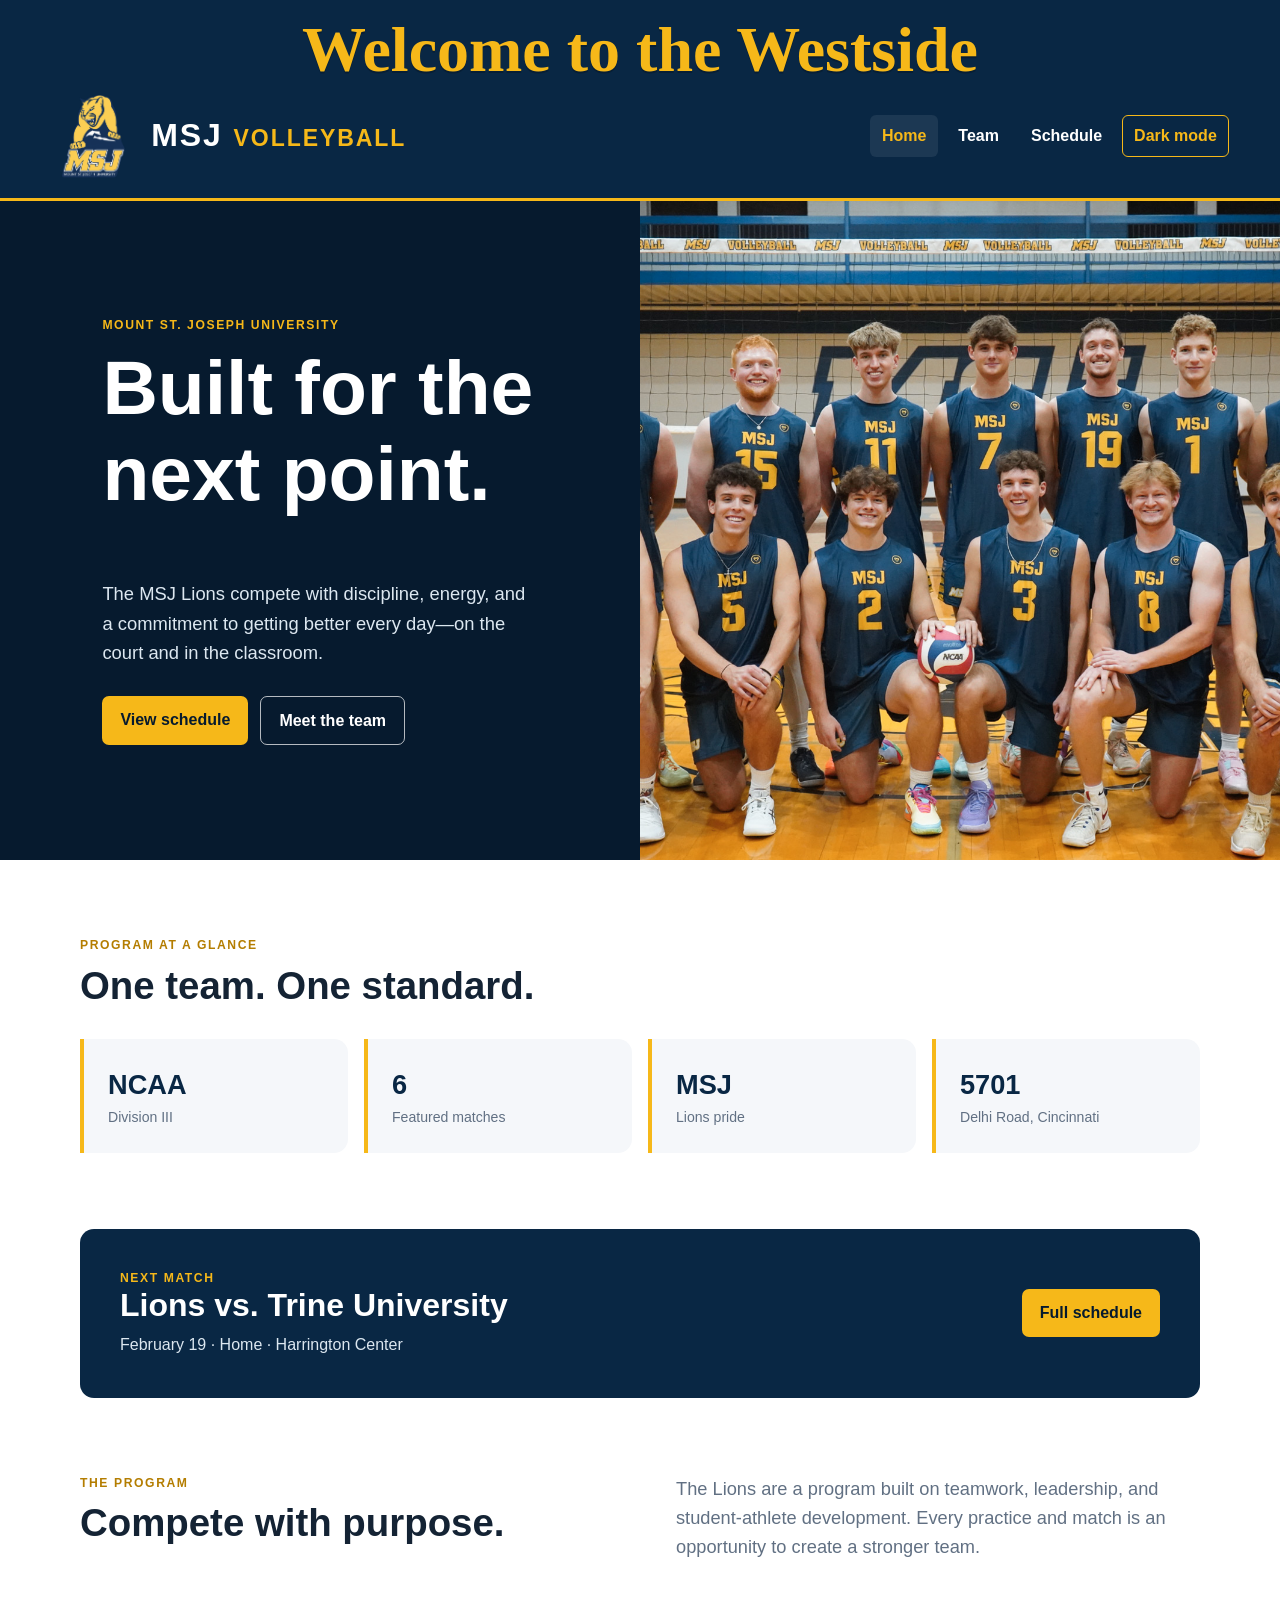
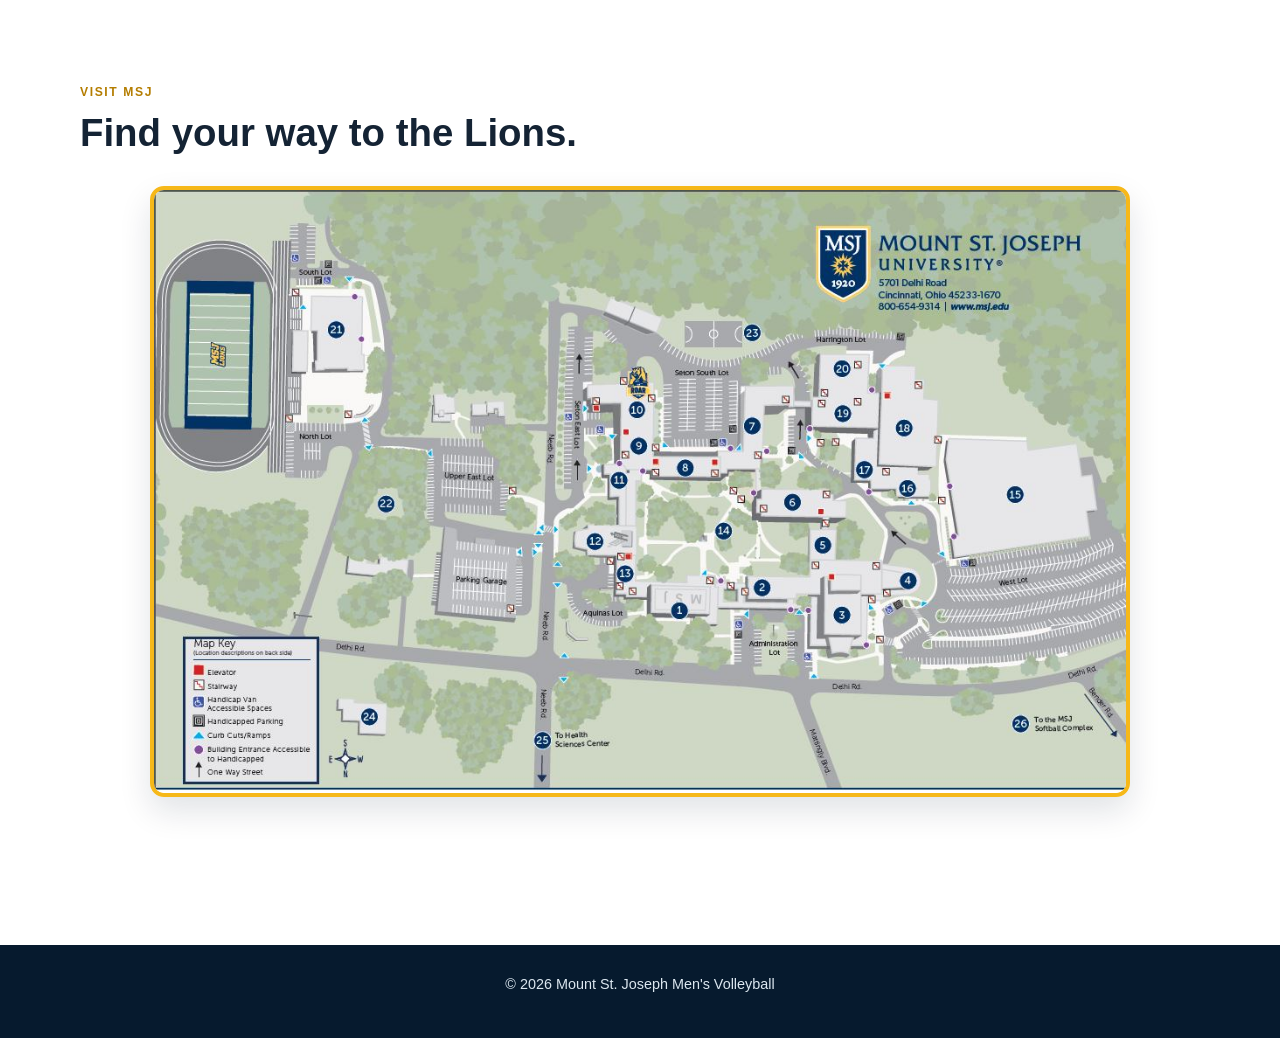
==== index.html @ c559bca9 "Updated Files Updated website files and improved the overall site functionality and design. Added ne" ====
<!DOCTYPE html>
<html lang="en">
<head>
  <meta charset="UTF-8">
  <meta name="viewport" content="width=device-width, initial-scale=1.0">
  <meta name="description" content="Mount St. Joseph University Men's Volleyball: schedule, team information, and game-day details.">
  <title>MSJ Men's Volleyball | Home</title>
  <link rel="stylesheet" href="style.css">
</head>
<body>
  <header class="site-header">
    <p class="westside-banner">Welcome to the Westside</p>
    <nav class="navbar" aria-label="Primary navigation">
      <a class="wordmark" href="index.html" aria-label="MSJ Men's Volleyball home">
        <img class="site-logo" src="Lion-transparent.png" alt="Mount St. Joseph University Lions logo">
        <span>MSJ <em>VOLLEYBALL</em></span>
      </a>
      <ul class="nav-links">
        <li><a class="active" href="index.html" aria-current="page">Home</a></li>
        <li><a href="about.html">Team</a></li>
        <li><a href="schedule.html">Schedule</a></li>
        <li><button id="themeToggle" type="button" aria-pressed="false">Dark mode</button></li>
      </ul>
    </nav>
  </header>

  <main>
    <section class="hero" aria-labelledby="hero-title">
      <div class="hero-content">
        <p class="eyebrow">Mount St. Joseph University</p>
        <h1 id="hero-title">Built for the next point.</h1>
        <p class="hero-copy">The MSJ Lions compete with discipline, energy, and a commitment to getting better every day—on the court and in the classroom.</p>
        <div class="hero-actions">
          <a class="button button-primary" href="schedule.html">View schedule</a>
          <a class="button button-secondary" href="about.html">Meet the team</a>
        </div>
      </div>
      <img class="hero-image" src="MSJMVB-home-crop.png" alt="Mount St. Joseph men's volleyball players in uniform">
    </section>

    <section class="stats-section" aria-label="Program at a glance">
      <div class="section-heading">
        <p class="eyebrow">Program at a glance</p>
        <h2>One team. One standard.</h2>
      </div>
      <div class="stat-grid">
        <article class="stat-card"><span class="stat-value">NCAA</span><span class="stat-label">Division III</span></article>
        <article class="stat-card"><span class="stat-value">6</span><span class="stat-label">Featured matches</span></article>
        <article class="stat-card"><span class="stat-value">MSJ</span><span class="stat-label">Lions pride</span></article>
        <article class="stat-card"><span class="stat-value">5701</span><span class="stat-label">Delhi Road, Cincinnati</span></article>
      </div>
    </section>

    <section class="next-match" aria-labelledby="next-match-title">
      <div>
        <p class="eyebrow">Next match</p>
        <h2 id="next-match-title">Lions vs. Trine University</h2>
        <p>February 19 &middot; Home &middot; Harrington Center</p>
      </div>
      <a class="button button-primary" href="schedule.html">Full schedule</a>
    </section>

    <section class="feature-section" aria-labelledby="program-title">
      <div>
        <p class="eyebrow">The program</p>
        <h2 id="program-title">Compete with purpose.</h2>
      </div>
      <p>The Lions are a program built on teamwork, leadership, and student-athlete development. Every practice and match is an opportunity to create a stronger team.</p>
    </section>

    <section class="campus-map-section" aria-labelledby="campus-map-title">
      <div class="section-heading"><p class="eyebrow">Visit MSJ</p><h2 id="campus-map-title">Find your way to the Lions.</h2></div>
      <img class="campus-map" src="MSJ_MAP.JPG" alt="Map of Mount St. Joseph University campus">
    </section>
  </main>

  <footer><p>&copy; 2026 Mount St. Joseph Men's Volleyball</p></footer>
  <script src="script.js"></script>
</body>
</html>
---- style.css ----
:root { --navy: #092744; --navy-dark: #061a2e; --gold: #f6b819; --ink: #142334; --muted: #617083; --surface: #f5f7fa; --white: #fff; --line: #dce3eb; --radius: 14px; --shadow: 0 14px 32px rgba(6, 26, 46, .12); }
* { box-sizing: border-box; }
body { margin: 0; font-family: Arial, Helvetica, sans-serif; color: var(--ink); background: var(--white); line-height: 1.6; }
a { color: inherit; }
.site-header { padding-bottom: 12px; background: var(--navy); color: #fff; border-bottom: 3px solid var(--gold); }
.navbar { width: min(1320px, 92%); min-height: 100px; margin: auto; display: flex; align-items: center; justify-content: space-between; gap: 32px; }
.westside-banner { margin: 0; padding: 18px 16px 4px; color: var(--gold); text-align: center; font-family: "Brush Script MT", "Segoe Script", cursive; font-size: clamp(2.5rem, 5vw, 4.2rem); font-weight: bold; line-height: 1; text-shadow: 0 2px 0 rgba(0,0,0,.22); }
.wordmark { display: flex; align-items: center; gap: 16px; color: #fff; text-decoration: none; font-size: clamp(1.7rem, 2.5vw, 2.35rem); font-weight: 900; letter-spacing: .06em; }.wordmark em { color: var(--gold); font-size: .72em; font-style: normal; }.site-logo { width: 84px; height: 84px; object-fit: contain; flex: 0 0 auto; }
.nav-links { list-style: none; display: flex; align-items: center; gap: 8px; margin: 0; padding: 0; }.nav-links a { display: block; padding: 8px 12px; color: var(--white); text-decoration: none; font-weight: bold; border-radius: 6px; }.nav-links a:hover, .nav-links a:focus-visible, .nav-links .active { color: var(--gold); background: rgba(255,255,255,.08); }
button { font: inherit; }.nav-links button { border: 1px solid var(--gold); background: transparent; color: var(--gold); border-radius: 6px; cursor: pointer; padding: 7px 11px; font-weight: bold; }
main { width: min(1120px, 92%); margin: 0 auto; } section { padding: 76px 0; }.eyebrow { margin: 0 0 8px; color: #b47d00; font-size: .76rem; font-weight: 800; letter-spacing: .13em; text-transform: uppercase; } h1, h2, h3, p { margin-top: 0; } h1, h2, h3 { line-height: 1.12; } h1 { font-size: clamp(2.5rem, 6vw, 5rem); } h2 { font-size: clamp(1.9rem, 3vw, 2.75rem); } h3 { font-size: 1.25rem; }
.hero { width: 100vw; margin-left: calc(50% - 50vw); padding: 0; display: grid; grid-template-columns: 1fr 1fr; background: var(--navy-dark); color: white; }.hero-content { padding: clamp(64px, 9vw, 128px) clamp(4vw, 8vw, 10vw); align-self: center; }.hero .eyebrow { color: var(--gold); }.hero-copy { max-width: 570px; font-size: 1.15rem; color: #dce7f0; }.hero-image { display: block; width: 100%; height: auto; min-height: 0; align-self: stretch; object-fit: cover; object-position: center; background: var(--navy-dark); }
.hero-actions { display: flex; flex-wrap: wrap; gap: 12px; margin-top: 28px; }.button { display: inline-block; padding: 11px 18px; text-decoration: none; border-radius: 7px; font-weight: bold; transition: transform .2s, box-shadow .2s; }.button:hover { transform: translateY(-2px); box-shadow: var(--shadow); }.button-primary { background: var(--gold); color: var(--navy-dark); }.button-secondary { color: white; border: 1px solid rgba(255,255,255,.7); }
.section-heading { margin-bottom: 28px; }.stat-grid { display: grid; grid-template-columns: repeat(4, 1fr); gap: 16px; }.stat-card { background: var(--surface); border-left: 4px solid var(--gold); padding: 24px; border-radius: 0 var(--radius) var(--radius) 0; }.stat-value { display: block; color: var(--navy); font-size: 1.7rem; font-weight: 900; }.stat-label { display: block; color: var(--muted); font-size: .88rem; }
.next-match { display: flex; justify-content: space-between; align-items: center; gap: 24px; padding: 40px; border-radius: var(--radius); background: var(--navy); color: var(--white); }.next-match .eyebrow { color: var(--gold); }.next-match h2 { margin-bottom: 8px; font-size: 2rem; }.next-match p { margin: 0; color: #dce7f0; }.feature-section { display: grid; grid-template-columns: 1fr 1fr; gap: 72px; align-items: start; }.feature-section > p { font-size: 1.14rem; color: var(--muted); }
.page-intro { max-width: 760px; padding-bottom: 32px; }.page-intro > p:last-child { color: var(--muted); font-size: 1.14rem; }.people-grid { display: grid; gap: 18px; }.coaches-grid { grid-template-columns: repeat(2, 1fr); }.roster-grid { grid-template-columns: repeat(3, 1fr); }.person-card { position: relative; border: 1px solid var(--line); border-radius: var(--radius); background: var(--white); padding: 24px; box-shadow: 0 5px 16px rgba(6,26,46,.05); }.coach-card { display: grid; grid-template-columns: auto 1fr; gap: 18px; }.person-initials { display: grid; place-items: center; width: 56px; height: 56px; border-radius: 50%; color: var(--navy); background: var(--gold); font-weight: 900; }.person-role { color: #9a6a00; font-size: .8rem; font-weight: 800; letter-spacing: .08em; text-transform: uppercase; margin-bottom: 5px; }.person-card h3 { margin-bottom: 8px; }.person-card p:last-child { color: var(--muted); margin-bottom: 0; font-size: .94rem; }.jersey-number { display: block; margin-bottom: 24px; color: #dbe2e9; font-size: 2.35rem; line-height: 1; font-weight: 900; }
.schedule-toolbar { display: flex; justify-content: space-between; align-items: center; gap: 16px; margin-bottom: 12px; }.schedule-toolbar h2 { margin: 0; }.filter-group { display: flex; flex-wrap: wrap; gap: 8px; }.filter-button { border: 1px solid var(--line); border-radius: 999px; background: var(--white); color: var(--ink); padding: 7px 13px; cursor: pointer; font-weight: bold; }.filter-button:hover, .filter-button.is-selected { border-color: var(--navy); background: var(--navy); color: white; }.match-count { color: var(--muted); font-size: .9rem; }.schedule-list { display: grid; gap: 12px; }.match-card { display: grid; grid-template-columns: 100px 1fr auto; align-items: center; gap: 20px; border: 1px solid var(--line); border-radius: 10px; padding: 18px 20px; background: var(--white); }.match-date { color: var(--navy); font-size: 1.3rem; font-weight: 900; }.match-date span { display: block; color: var(--muted); font-size: .72rem; font-weight: normal; }.match-status { color: var(--muted); font-size: .75rem; font-weight: bold; text-transform: uppercase; margin-bottom: 2px; }.match-details h3 { margin-bottom: 7px; }.location-badge { padding: 3px 9px; border-radius: 999px; font-size: .75rem; font-weight: bold; }.location-badge.home { background: #e4f4ed; color: #147447; }.location-badge.away { background: #edf1f5; color: #465565; }.match-result { text-align: right; font-size: 1.1rem; }.match-result.win { color: #147447; }.match-result.loss { color: #b0362d; }.match-result.upcoming { color: #9a6a00; }.empty-state { color: var(--muted); }.game-day { max-width: 770px; }.game-day > p:last-child { color: var(--muted); font-size: 1.1rem; } footer { margin-top: 72px; padding: 28px; background: var(--navy-dark); color: #dce7f0; text-align: center; font-size: .9rem; }
body.dark-mode { --ink: #ffffff; --muted: #d9e5ef; --surface: #123a5c; --white: #08243e; --line: #396184; background: var(--navy-dark); color: var(--ink); }.dark-mode .site-header, .dark-mode .hero, .dark-mode footer { background: var(--navy-dark); }.dark-mode .wordmark { color: var(--gold); }.dark-mode .wordmark em { color: #fff; }.dark-mode .nav-links a { color: #fff; }.dark-mode .nav-links a:hover, .dark-mode .nav-links a:focus-visible, .dark-mode .nav-links .active { color: var(--gold); background: #183b5d; }.dark-mode .person-card, .dark-mode .match-card, .dark-mode .filter-button, .dark-mode .stat-card { background: #103552; border-color: var(--line); }.dark-mode .filter-button { color: var(--ink); }.dark-mode .filter-button.is-selected { background: var(--gold); border-color: var(--gold); color: var(--navy-dark); }.dark-mode .eyebrow, .dark-mode .person-role { color: var(--gold); }.dark-mode .stat-value, .dark-mode .match-date, .dark-mode .jersey-number { color: var(--gold); }.dark-mode .location-badge.home { color: #0b3f27; }.dark-mode .location-badge.away { color: #263746; }.dark-mode .match-result.loss { color: #ffb4aa; }.dark-mode .match-result.win { color: #8ee6bb; }.dark-mode .match-result.upcoming { color: var(--gold); }
.coach-headshot { width: 82px; height: 82px; border: 3px solid var(--gold); border-radius: 50%; object-fit: cover; }.player-headshot { display: block; width: calc(100% + 48px); height: 220px; margin: -24px -24px 20px; border-radius: var(--radius) var(--radius) 0 0; object-fit: cover; object-position: center top; }
.campus-map-section { padding-top: 28px; }.campus-map { display: block; width: min(100%, 980px); margin: 0 auto; border: 4px solid var(--gold); border-radius: var(--radius); box-shadow: var(--shadow); }.gym-photo { margin: 28px 0 0; }.gym-photo img { display: block; width: 100%; border-radius: var(--radius); box-shadow: var(--shadow); }.gym-photo figcaption { margin-top: 8px; color: var(--muted); font-size: .9rem; text-align: center; }
.location-badge.neutral { background: #edf1f5; color: #465565; }.conference-badge { display: inline-block; margin-left: 6px; padding: 3px 9px; border-radius: 999px; background: var(--gold); color: var(--navy-dark); font-size: .75rem; font-weight: bold; }.dark-mode .conference-badge { color: var(--navy-dark); }
@media (max-width: 760px) { .navbar { min-height: auto; padding: 16px 0; flex-direction: column; }.nav-links { justify-content: center; flex-wrap: wrap; }.hero { grid-template-columns: 1fr; }.hero-image { min-height: 300px; order: -1; }.stat-grid { grid-template-columns: repeat(2, 1fr); }.next-match, .feature-section { display: block; }.next-match .button { margin-top: 20px; }.feature-section { display: block; }.feature-section > p { margin-top: 20px; }.coaches-grid, .roster-grid { grid-template-columns: 1fr; }.schedule-toolbar { align-items: flex-start; flex-direction: column; }.match-card { grid-template-columns: 72px 1fr; }.match-result { grid-column: 2; text-align: left; }.hero-content { padding: 62px 7vw; } section { padding: 56px 0; } }
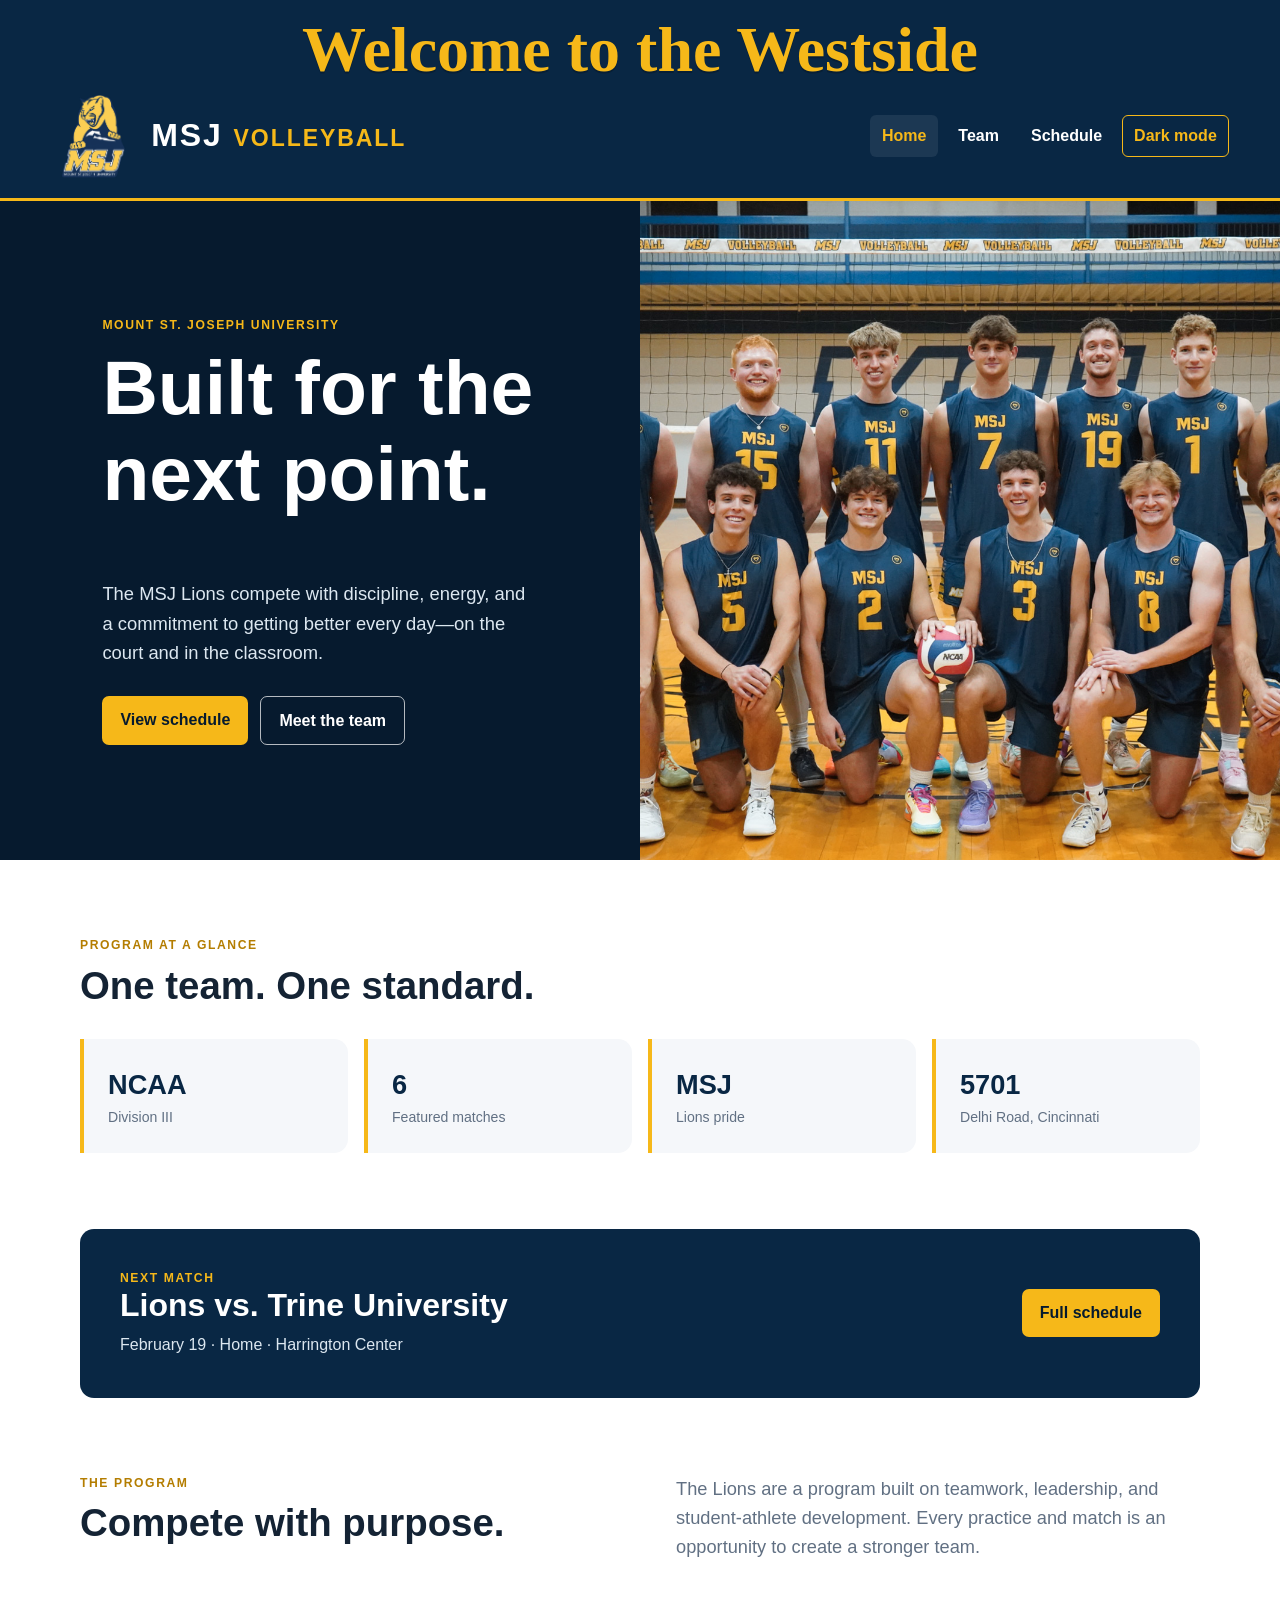
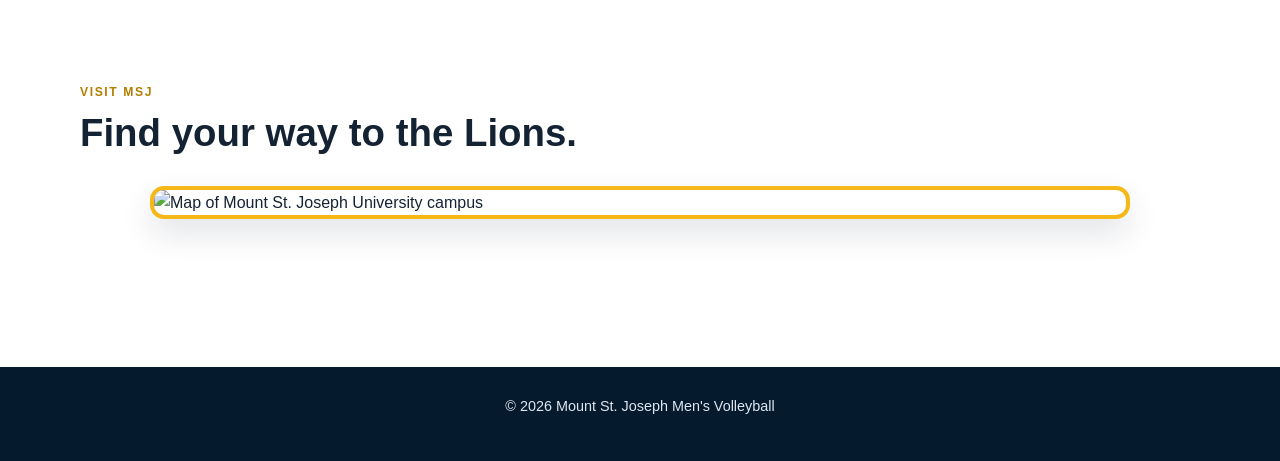
==== commit 21f2cd08: "Update image paths to use 'images/' directory" ====
--- a/index.html
+++ b/index.html
@@ -12,7 +12,7 @@
     <p class="westside-banner">Welcome to the Westside</p>
     <nav class="navbar" aria-label="Primary navigation">
       <a class="wordmark" href="index.html" aria-label="MSJ Men's Volleyball home">
-        <img class="site-logo" src="Lion-transparent.png" alt="Mount St. Joseph University Lions logo">
+        <img class="site-logo" src="images/Lion-transparent.png" alt="Mount St. Joseph University Lions logo">
         <span>MSJ <em>VOLLEYBALL</em></span>
       </a>
       <ul class="nav-links">
@@ -35,7 +35,7 @@
           <a class="button button-secondary" href="about.html">Meet the team</a>
         </div>
       </div>
-      <img class="hero-image" src="MSJMVB-home-crop.png" alt="Mount St. Joseph men's volleyball players in uniform">
+      <img class="hero-image" src="images/MSJMVB-home-crop.png" alt="Mount St. Joseph men's volleyball players in uniform">
     </section>
 
     <section class="stats-section" aria-label="Program at a glance">
@@ -70,7 +70,7 @@
 
     <section class="campus-map-section" aria-labelledby="campus-map-title">
       <div class="section-heading"><p class="eyebrow">Visit MSJ</p><h2 id="campus-map-title">Find your way to the Lions.</h2></div>
-      <img class="campus-map" src="MSJ_MAP.JPG" alt="Map of Mount St. Joseph University campus">
+      <img class="campus-map" src=images/"MSJ_MAP.JPG" alt="Map of Mount St. Joseph University campus">
     </section>
   </main>
 
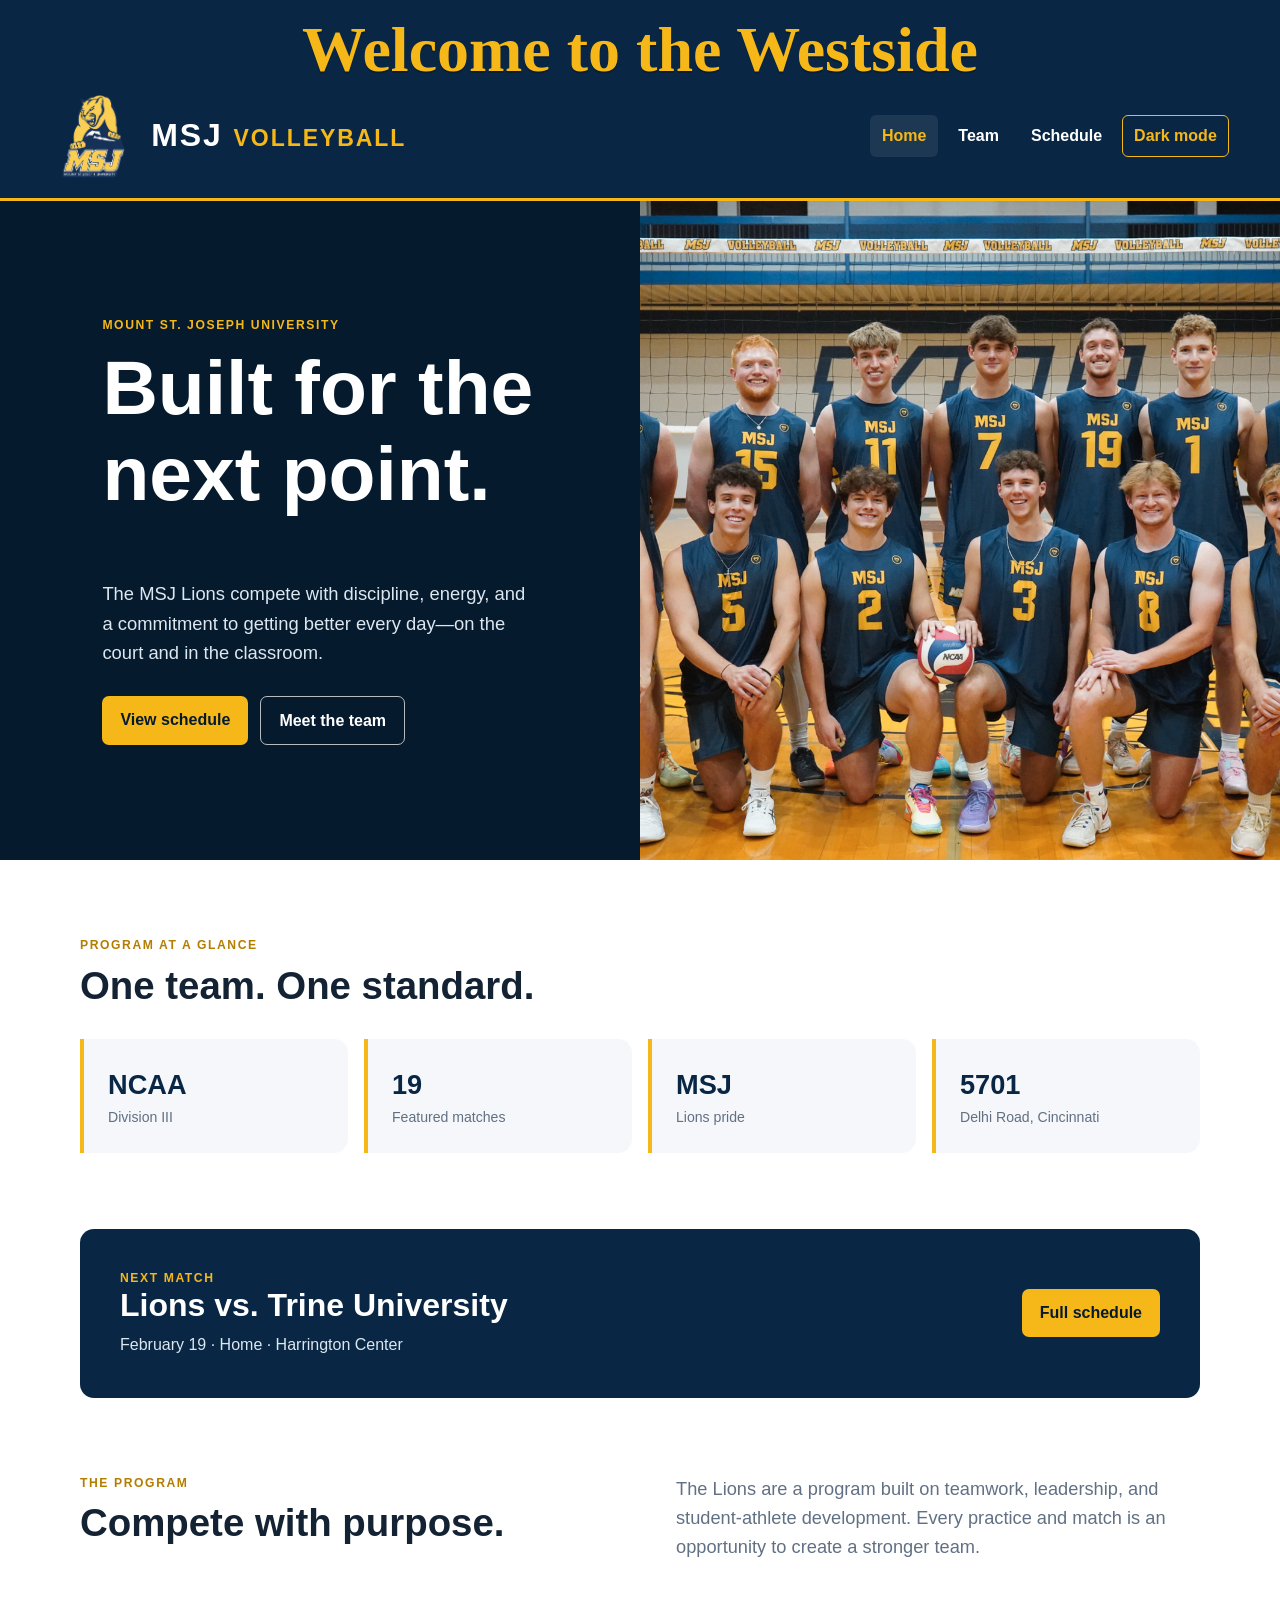
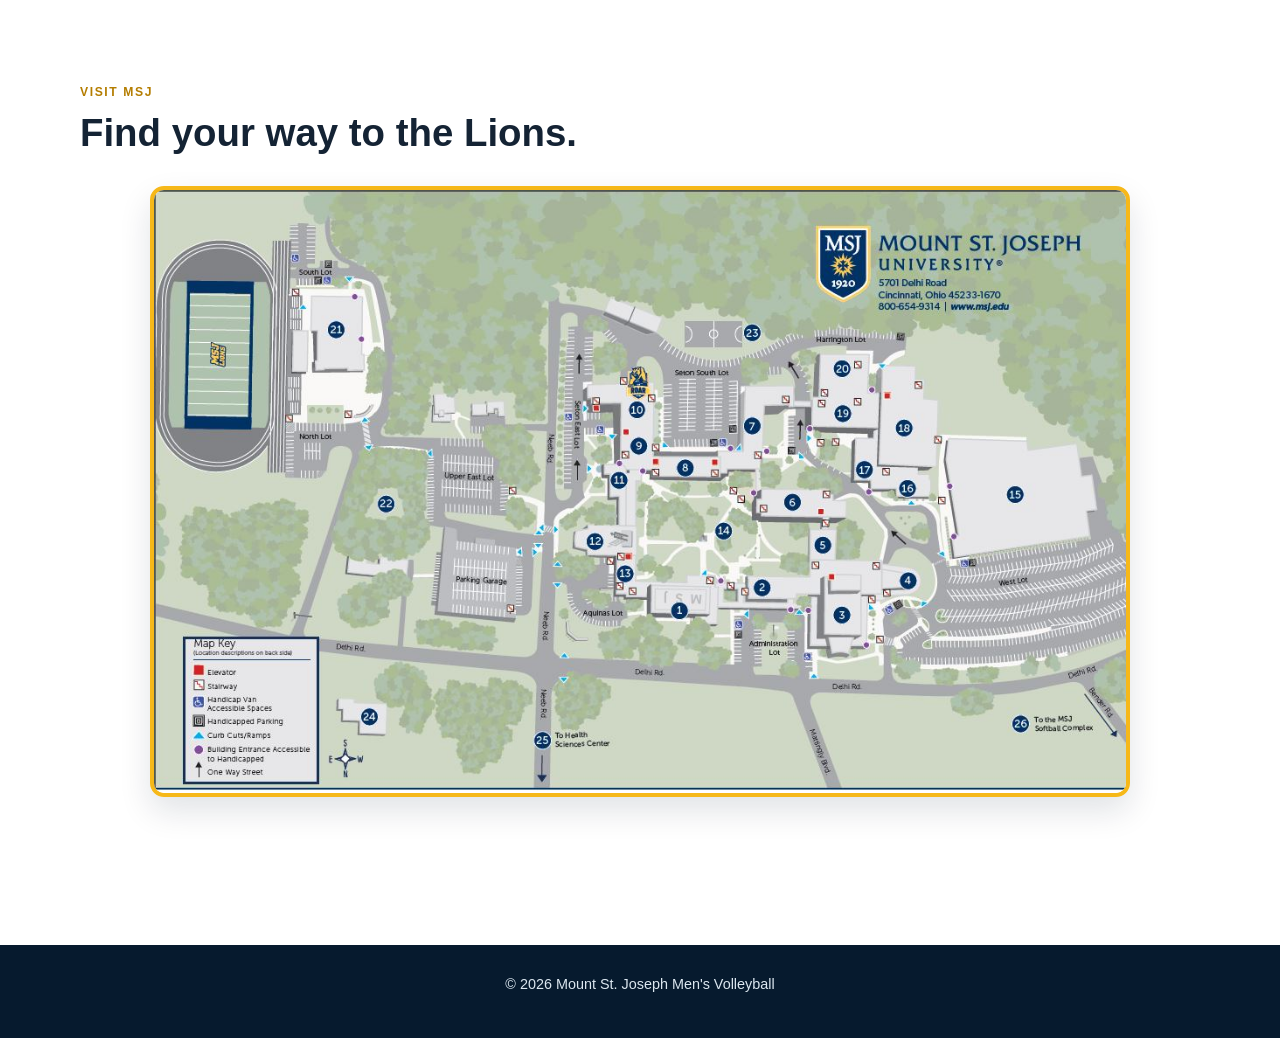
==== commit 31ad67ca: "Update featured matches count and image source" ====
--- a/index.html
+++ b/index.html
@@ -45,7 +45,7 @@
       </div>
       <div class="stat-grid">
         <article class="stat-card"><span class="stat-value">NCAA</span><span class="stat-label">Division III</span></article>
-        <article class="stat-card"><span class="stat-value">6</span><span class="stat-label">Featured matches</span></article>
+        <article class="stat-card"><span class="stat-value">19</span><span class="stat-label">Featured matches</span></article>
         <article class="stat-card"><span class="stat-value">MSJ</span><span class="stat-label">Lions pride</span></article>
         <article class="stat-card"><span class="stat-value">5701</span><span class="stat-label">Delhi Road, Cincinnati</span></article>
       </div>
@@ -70,7 +70,7 @@
 
     <section class="campus-map-section" aria-labelledby="campus-map-title">
       <div class="section-heading"><p class="eyebrow">Visit MSJ</p><h2 id="campus-map-title">Find your way to the Lions.</h2></div>
-      <img class="campus-map" src=images/"MSJ_MAP.JPG" alt="Map of Mount St. Joseph University campus">
+      <img class="campus-map" src="images/MSJ_MAP.JPG" alt="Map of Mount St. Joseph University campus">
     </section>
   </main>
 
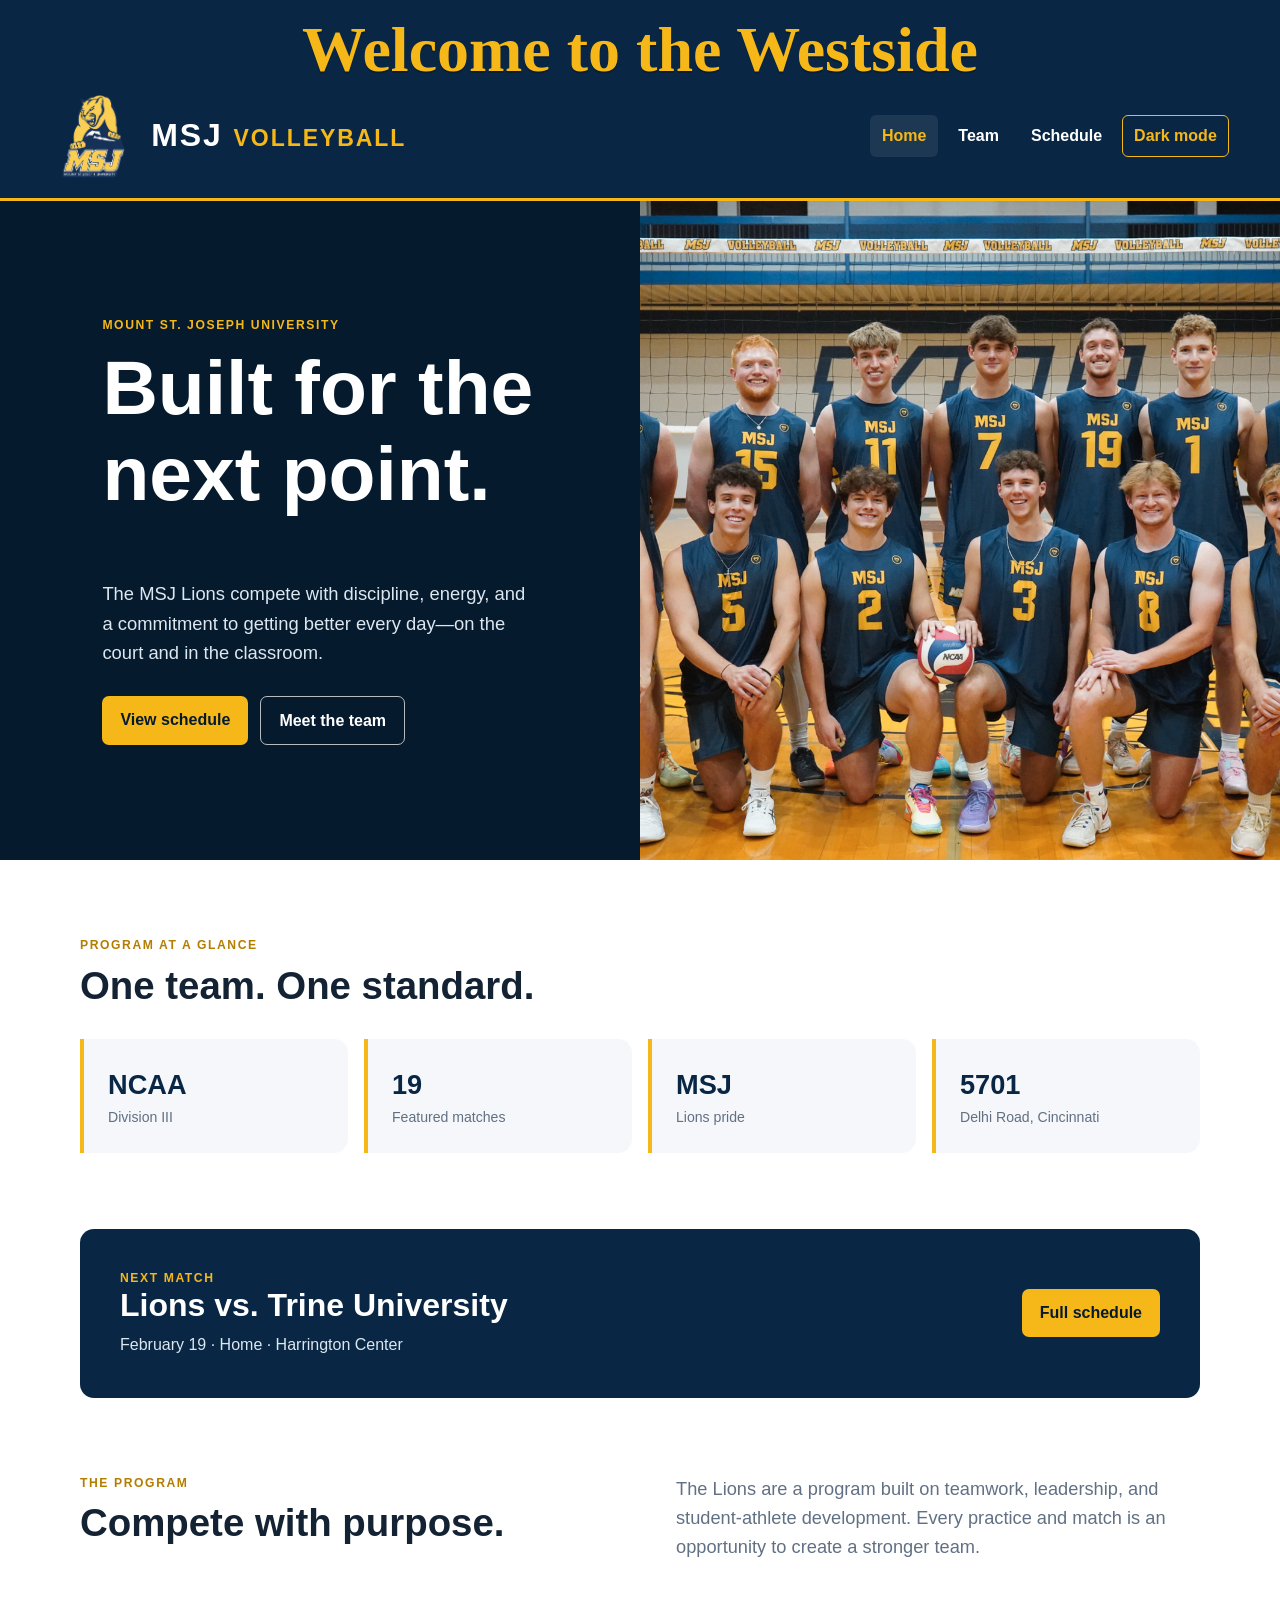
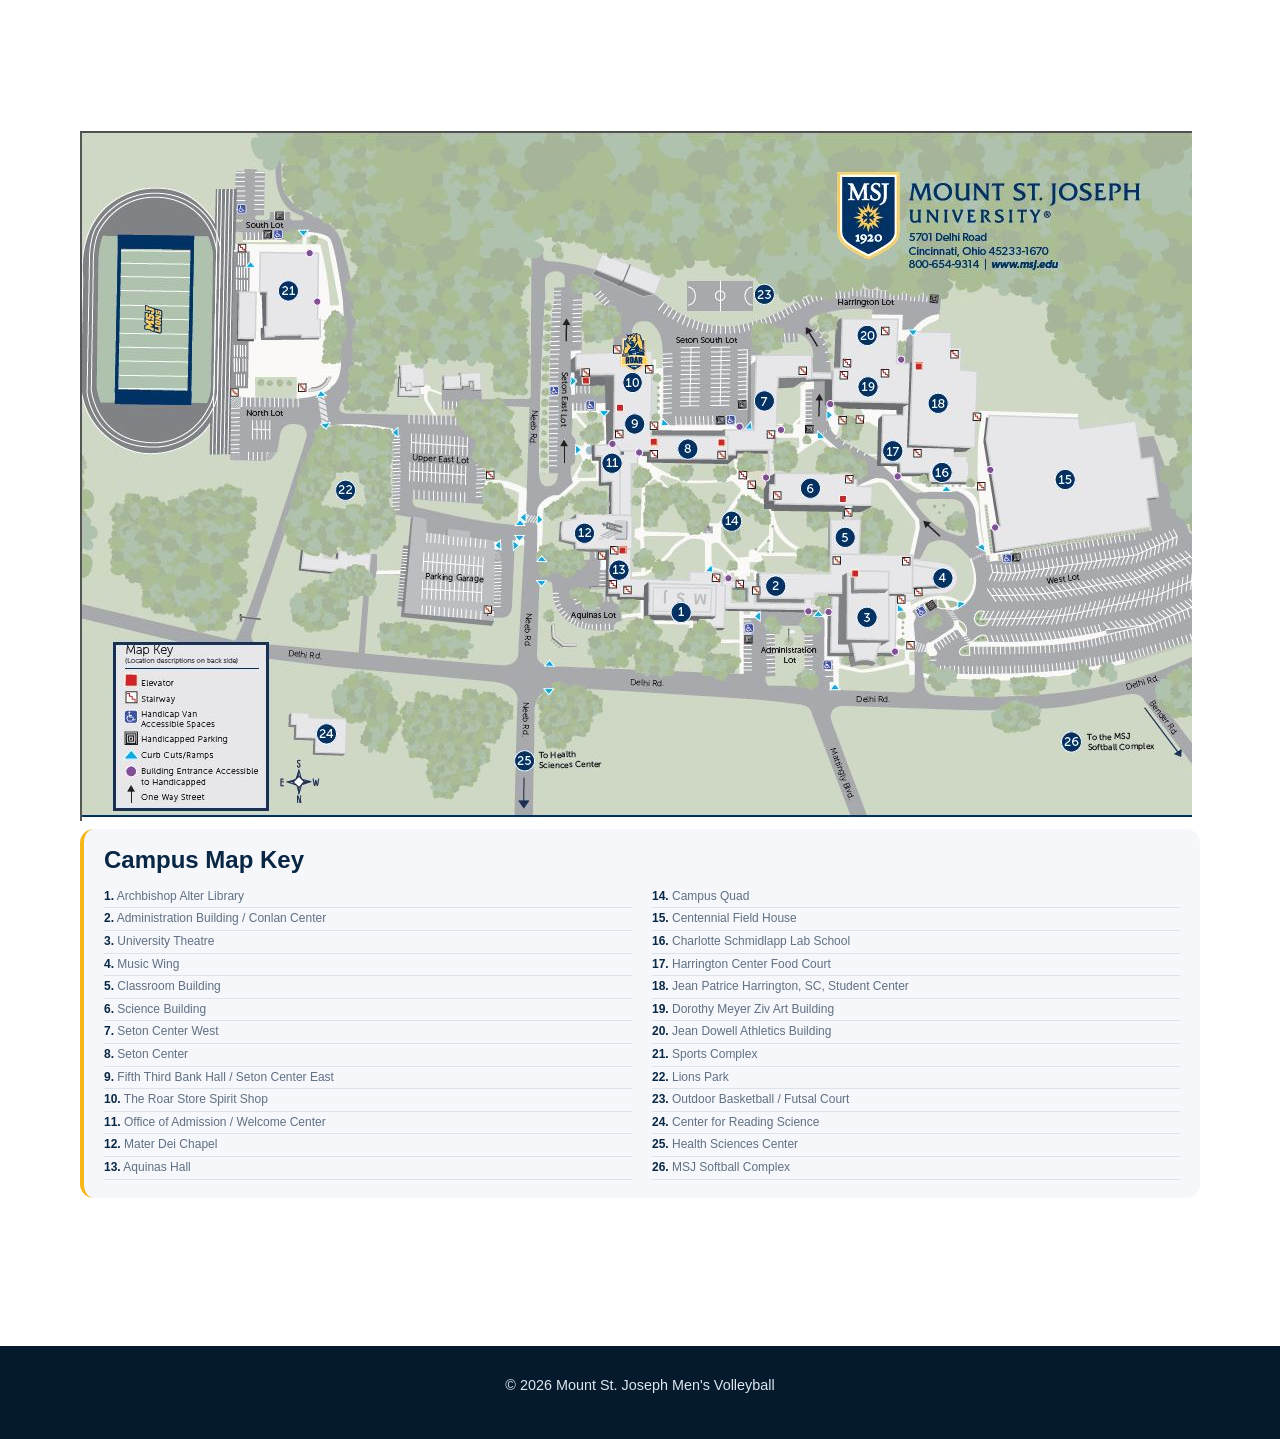
==== commit c66cc03d: "Enhance campus map section with layout and key Added a detailed campus map section with key location" ====
--- a/index.html
+++ b/index.html
@@ -68,10 +68,64 @@
       <p>The Lions are a program built on teamwork, leadership, and student-athlete development. Every practice and match is an opportunity to create a stronger team.</p>
     </section>
 
-    <section class="campus-map-section" aria-labelledby="campus-map-title">
-      <div class="section-heading"><p class="eyebrow">Visit MSJ</p><h2 id="campus-map-title">Find your way to the Lions.</h2></div>
-      <img class="campus-map" src="images/MSJ_MAP.JPG" alt="Map of Mount St. Joseph University campus">
-    </section>
+      <section class="campus-map-section">
+
+    <div class="campus-map-layout">
+
+        <img
+            class="campus-map"
+            src="images/MSJ_MAP.JPG"
+            alt="MSJ Campus Map"
+        >
+
+        <div class="campus-key">
+            <h2>Campus Map Key</h2>
+
+           <div class="campus-key-grid">
+
+    <div><strong>1.</strong> Archbishop Alter Library</div>
+    <div><strong>14.</strong> Campus Quad</div>
+
+    <div><strong>2.</strong> Administration Building / Conlan Center</div>
+    <div><strong>15.</strong> Centennial Field House</div>
+
+    <div><strong>3.</strong> University Theatre</div>
+    <div><strong>16.</strong> Charlotte Schmidlapp Lab School</div>
+
+    <div><strong>4.</strong> Music Wing</div>
+    <div><strong>17.</strong> Harrington Center Food Court</div>
+
+    <div><strong>5.</strong> Classroom Building</div>
+    <div><strong>18.</strong> Jean Patrice Harrington, SC, Student Center</div>
+
+    <div><strong>6.</strong> Science Building</div>
+    <div><strong>19.</strong> Dorothy Meyer Ziv Art Building</div>
+
+    <div><strong>7.</strong> Seton Center West</div>
+    <div><strong>20.</strong> Jean Dowell Athletics Building</div>
+
+    <div><strong>8.</strong> Seton Center</div>
+    <div><strong>21.</strong> Sports Complex</div>
+
+    <div><strong>9.</strong> Fifth Third Bank Hall / Seton Center East</div>
+    <div><strong>22.</strong> Lions Park</div>
+
+    <div><strong>10.</strong> The Roar Store Spirit Shop</div>
+    <div><strong>23.</strong> Outdoor Basketball / Futsal Court</div>
+
+    <div><strong>11.</strong> Office of Admission / Welcome Center</div>
+    <div><strong>24.</strong> Center for Reading Science</div>
+
+    <div><strong>12.</strong> Mater Dei Chapel</div>
+    <div><strong>25.</strong> Health Sciences Center</div>
+
+    <div><strong>13.</strong> Aquinas Hall</div>
+    <div><strong>26.</strong> MSJ Softball Complex</div>
+
+</div>
+        </div>
+
+    </div>
   </main>
 
   <footer><p>&copy; 2026 Mount St. Joseph Men's Volleyball</p></footer>
--- a/style.css
+++ b/style.css
@@ -1,22 +1,907 @@
-:root { --navy: #092744; --navy-dark: #061a2e; --gold: #f6b819; --ink: #142334; --muted: #617083; --surface: #f5f7fa; --white: #fff; --line: #dce3eb; --radius: 14px; --shadow: 0 14px 32px rgba(6, 26, 46, .12); }
-* { box-sizing: border-box; }
-body { margin: 0; font-family: Arial, Helvetica, sans-serif; color: var(--ink); background: var(--white); line-height: 1.6; }
-a { color: inherit; }
-.site-header { padding-bottom: 12px; background: var(--navy); color: #fff; border-bottom: 3px solid var(--gold); }
-.navbar { width: min(1320px, 92%); min-height: 100px; margin: auto; display: flex; align-items: center; justify-content: space-between; gap: 32px; }
-.westside-banner { margin: 0; padding: 18px 16px 4px; color: var(--gold); text-align: center; font-family: "Brush Script MT", "Segoe Script", cursive; font-size: clamp(2.5rem, 5vw, 4.2rem); font-weight: bold; line-height: 1; text-shadow: 0 2px 0 rgba(0,0,0,.22); }
-.wordmark { display: flex; align-items: center; gap: 16px; color: #fff; text-decoration: none; font-size: clamp(1.7rem, 2.5vw, 2.35rem); font-weight: 900; letter-spacing: .06em; }.wordmark em { color: var(--gold); font-size: .72em; font-style: normal; }.site-logo { width: 84px; height: 84px; object-fit: contain; flex: 0 0 auto; }
-.nav-links { list-style: none; display: flex; align-items: center; gap: 8px; margin: 0; padding: 0; }.nav-links a { display: block; padding: 8px 12px; color: var(--white); text-decoration: none; font-weight: bold; border-radius: 6px; }.nav-links a:hover, .nav-links a:focus-visible, .nav-links .active { color: var(--gold); background: rgba(255,255,255,.08); }
-button { font: inherit; }.nav-links button { border: 1px solid var(--gold); background: transparent; color: var(--gold); border-radius: 6px; cursor: pointer; padding: 7px 11px; font-weight: bold; }
-main { width: min(1120px, 92%); margin: 0 auto; } section { padding: 76px 0; }.eyebrow { margin: 0 0 8px; color: #b47d00; font-size: .76rem; font-weight: 800; letter-spacing: .13em; text-transform: uppercase; } h1, h2, h3, p { margin-top: 0; } h1, h2, h3 { line-height: 1.12; } h1 { font-size: clamp(2.5rem, 6vw, 5rem); } h2 { font-size: clamp(1.9rem, 3vw, 2.75rem); } h3 { font-size: 1.25rem; }
-.hero { width: 100vw; margin-left: calc(50% - 50vw); padding: 0; display: grid; grid-template-columns: 1fr 1fr; background: var(--navy-dark); color: white; }.hero-content { padding: clamp(64px, 9vw, 128px) clamp(4vw, 8vw, 10vw); align-self: center; }.hero .eyebrow { color: var(--gold); }.hero-copy { max-width: 570px; font-size: 1.15rem; color: #dce7f0; }.hero-image { display: block; width: 100%; height: auto; min-height: 0; align-self: stretch; object-fit: cover; object-position: center; background: var(--navy-dark); }
-.hero-actions { display: flex; flex-wrap: wrap; gap: 12px; margin-top: 28px; }.button { display: inline-block; padding: 11px 18px; text-decoration: none; border-radius: 7px; font-weight: bold; transition: transform .2s, box-shadow .2s; }.button:hover { transform: translateY(-2px); box-shadow: var(--shadow); }.button-primary { background: var(--gold); color: var(--navy-dark); }.button-secondary { color: white; border: 1px solid rgba(255,255,255,.7); }
-.section-heading { margin-bottom: 28px; }.stat-grid { display: grid; grid-template-columns: repeat(4, 1fr); gap: 16px; }.stat-card { background: var(--surface); border-left: 4px solid var(--gold); padding: 24px; border-radius: 0 var(--radius) var(--radius) 0; }.stat-value { display: block; color: var(--navy); font-size: 1.7rem; font-weight: 900; }.stat-label { display: block; color: var(--muted); font-size: .88rem; }
-.next-match { display: flex; justify-content: space-between; align-items: center; gap: 24px; padding: 40px; border-radius: var(--radius); background: var(--navy); color: var(--white); }.next-match .eyebrow { color: var(--gold); }.next-match h2 { margin-bottom: 8px; font-size: 2rem; }.next-match p { margin: 0; color: #dce7f0; }.feature-section { display: grid; grid-template-columns: 1fr 1fr; gap: 72px; align-items: start; }.feature-section > p { font-size: 1.14rem; color: var(--muted); }
-.page-intro { max-width: 760px; padding-bottom: 32px; }.page-intro > p:last-child { color: var(--muted); font-size: 1.14rem; }.people-grid { display: grid; gap: 18px; }.coaches-grid { grid-template-columns: repeat(2, 1fr); }.roster-grid { grid-template-columns: repeat(3, 1fr); }.person-card { position: relative; border: 1px solid var(--line); border-radius: var(--radius); background: var(--white); padding: 24px; box-shadow: 0 5px 16px rgba(6,26,46,.05); }.coach-card { display: grid; grid-template-columns: auto 1fr; gap: 18px; }.person-initials { display: grid; place-items: center; width: 56px; height: 56px; border-radius: 50%; color: var(--navy); background: var(--gold); font-weight: 900; }.person-role { color: #9a6a00; font-size: .8rem; font-weight: 800; letter-spacing: .08em; text-transform: uppercase; margin-bottom: 5px; }.person-card h3 { margin-bottom: 8px; }.person-card p:last-child { color: var(--muted); margin-bottom: 0; font-size: .94rem; }.jersey-number { display: block; margin-bottom: 24px; color: #dbe2e9; font-size: 2.35rem; line-height: 1; font-weight: 900; }
-.schedule-toolbar { display: flex; justify-content: space-between; align-items: center; gap: 16px; margin-bottom: 12px; }.schedule-toolbar h2 { margin: 0; }.filter-group { display: flex; flex-wrap: wrap; gap: 8px; }.filter-button { border: 1px solid var(--line); border-radius: 999px; background: var(--white); color: var(--ink); padding: 7px 13px; cursor: pointer; font-weight: bold; }.filter-button:hover, .filter-button.is-selected { border-color: var(--navy); background: var(--navy); color: white; }.match-count { color: var(--muted); font-size: .9rem; }.schedule-list { display: grid; gap: 12px; }.match-card { display: grid; grid-template-columns: 100px 1fr auto; align-items: center; gap: 20px; border: 1px solid var(--line); border-radius: 10px; padding: 18px 20px; background: var(--white); }.match-date { color: var(--navy); font-size: 1.3rem; font-weight: 900; }.match-date span { display: block; color: var(--muted); font-size: .72rem; font-weight: normal; }.match-status { color: var(--muted); font-size: .75rem; font-weight: bold; text-transform: uppercase; margin-bottom: 2px; }.match-details h3 { margin-bottom: 7px; }.location-badge { padding: 3px 9px; border-radius: 999px; font-size: .75rem; font-weight: bold; }.location-badge.home { background: #e4f4ed; color: #147447; }.location-badge.away { background: #edf1f5; color: #465565; }.match-result { text-align: right; font-size: 1.1rem; }.match-result.win { color: #147447; }.match-result.loss { color: #b0362d; }.match-result.upcoming { color: #9a6a00; }.empty-state { color: var(--muted); }.game-day { max-width: 770px; }.game-day > p:last-child { color: var(--muted); font-size: 1.1rem; } footer { margin-top: 72px; padding: 28px; background: var(--navy-dark); color: #dce7f0; text-align: center; font-size: .9rem; }
-body.dark-mode { --ink: #ffffff; --muted: #d9e5ef; --surface: #123a5c; --white: #08243e; --line: #396184; background: var(--navy-dark); color: var(--ink); }.dark-mode .site-header, .dark-mode .hero, .dark-mode footer { background: var(--navy-dark); }.dark-mode .wordmark { color: var(--gold); }.dark-mode .wordmark em { color: #fff; }.dark-mode .nav-links a { color: #fff; }.dark-mode .nav-links a:hover, .dark-mode .nav-links a:focus-visible, .dark-mode .nav-links .active { color: var(--gold); background: #183b5d; }.dark-mode .person-card, .dark-mode .match-card, .dark-mode .filter-button, .dark-mode .stat-card { background: #103552; border-color: var(--line); }.dark-mode .filter-button { color: var(--ink); }.dark-mode .filter-button.is-selected { background: var(--gold); border-color: var(--gold); color: var(--navy-dark); }.dark-mode .eyebrow, .dark-mode .person-role { color: var(--gold); }.dark-mode .stat-value, .dark-mode .match-date, .dark-mode .jersey-number { color: var(--gold); }.dark-mode .location-badge.home { color: #0b3f27; }.dark-mode .location-badge.away { color: #263746; }.dark-mode .match-result.loss { color: #ffb4aa; }.dark-mode .match-result.win { color: #8ee6bb; }.dark-mode .match-result.upcoming { color: var(--gold); }
-.coach-headshot { width: 82px; height: 82px; border: 3px solid var(--gold); border-radius: 50%; object-fit: cover; }.player-headshot { display: block; width: calc(100% + 48px); height: 220px; margin: -24px -24px 20px; border-radius: var(--radius) var(--radius) 0 0; object-fit: cover; object-position: center top; }
-.campus-map-section { padding-top: 28px; }.campus-map { display: block; width: min(100%, 980px); margin: 0 auto; border: 4px solid var(--gold); border-radius: var(--radius); box-shadow: var(--shadow); }.gym-photo { margin: 28px 0 0; }.gym-photo img { display: block; width: 100%; border-radius: var(--radius); box-shadow: var(--shadow); }.gym-photo figcaption { margin-top: 8px; color: var(--muted); font-size: .9rem; text-align: center; }
-.location-badge.neutral { background: #edf1f5; color: #465565; }.conference-badge { display: inline-block; margin-left: 6px; padding: 3px 9px; border-radius: 999px; background: var(--gold); color: var(--navy-dark); font-size: .75rem; font-weight: bold; }.dark-mode .conference-badge { color: var(--navy-dark); }
-@media (max-width: 760px) { .navbar { min-height: auto; padding: 16px 0; flex-direction: column; }.nav-links { justify-content: center; flex-wrap: wrap; }.hero { grid-template-columns: 1fr; }.hero-image { min-height: 300px; order: -1; }.stat-grid { grid-template-columns: repeat(2, 1fr); }.next-match, .feature-section { display: block; }.next-match .button { margin-top: 20px; }.feature-section { display: block; }.feature-section > p { margin-top: 20px; }.coaches-grid, .roster-grid { grid-template-columns: 1fr; }.schedule-toolbar { align-items: flex-start; flex-direction: column; }.match-card { grid-template-columns: 72px 1fr; }.match-result { grid-column: 2; text-align: left; }.hero-content { padding: 62px 7vw; } section { padding: 56px 0; } }
+:root {
+    --navy: #092744;
+    --navy-dark: #061a2e;
+    --gold: #f6b819;
+    --ink: #142334;
+    --muted: #617083;
+    --surface: #f5f7fa;
+    --white: #fff;
+    --line: #dce3eb;
+    --radius: 14px;
+    --shadow: 0 14px 32px rgba(6, 26, 46, 0.12);
+}
+
+* {
+    box-sizing: border-box;
+}
+
+body {
+    margin: 0;
+    font-family: Arial, Helvetica, sans-serif;
+    color: var(--ink);
+    background: var(--white);
+    line-height: 1.6;
+}
+
+a {
+    color: inherit;
+}
+
+button {
+    font: inherit;
+}
+
+h1,
+h2,
+h3,
+p {
+    margin-top: 0;
+}
+
+h1,
+h2,
+h3 {
+    line-height: 1.12;
+}
+
+h1 {
+    font-size: clamp(2.5rem, 6vw, 5rem);
+}
+
+h2 {
+    font-size: clamp(1.9rem, 3vw, 2.75rem);
+}
+
+h3 {
+    font-size: 1.25rem;
+}
+
+main {
+    width: min(1120px, 92%);
+    margin: 0 auto;
+}
+
+section {
+    padding: 76px 0;
+}
+
+
+/* Header */
+
+.site-header {
+    padding-bottom: 12px;
+    background: var(--navy);
+    color: var(--white);
+    border-bottom: 3px solid var(--gold);
+}
+
+.navbar {
+    width: min(1320px, 92%);
+    min-height: 100px;
+    margin: auto;
+    display: flex;
+    align-items: center;
+    justify-content: space-between;
+    gap: 32px;
+}
+
+.westside-banner {
+    margin: 0;
+    padding: 18px 16px 4px;
+    color: var(--gold);
+    text-align: center;
+    font-family: "Brush Script MT", "Segoe Script", cursive;
+    font-size: clamp(2.5rem, 5vw, 4.2rem);
+    font-weight: bold;
+    line-height: 1;
+    text-shadow: 0 2px 0 rgba(0, 0, 0, 0.22);
+}
+
+.wordmark {
+    display: flex;
+    align-items: center;
+    gap: 16px;
+    color: var(--white);
+    text-decoration: none;
+    font-size: clamp(1.7rem, 2.5vw, 2.35rem);
+    font-weight: 900;
+    letter-spacing: 0.06em;
+}
+
+.wordmark em {
+    color: var(--gold);
+    font-size: 0.72em;
+    font-style: normal;
+}
+
+.site-logo {
+    width: 84px;
+    height: 84px;
+    object-fit: contain;
+    flex: 0 0 auto;
+}
+
+.nav-links {
+    list-style: none;
+    display: flex;
+    align-items: center;
+    gap: 8px;
+    margin: 0;
+    padding: 0;
+}
+
+.nav-links a {
+    display: block;
+    padding: 8px 12px;
+    color: var(--white);
+    text-decoration: none;
+    font-weight: bold;
+    border-radius: 6px;
+}
+
+.nav-links a:hover,
+.nav-links a:focus-visible,
+.nav-links .active {
+    color: var(--gold);
+    background: rgba(255, 255, 255, 0.08);
+}
+
+.nav-links button {
+    border: 1px solid var(--gold);
+    background: transparent;
+    color: var(--gold);
+    border-radius: 6px;
+    cursor: pointer;
+    padding: 7px 11px;
+    font-weight: bold;
+}
+
+
+/* General Page Content */
+
+.eyebrow {
+    margin: 0 0 8px;
+    color: #b47d00;
+    font-size: 0.76rem;
+    font-weight: 800;
+    letter-spacing: 0.13em;
+    text-transform: uppercase;
+}
+
+.section-heading {
+    margin-bottom: 28px;
+}
+
+.page-intro {
+    max-width: 760px;
+    padding-bottom: 32px;
+}
+
+.page-intro > p:last-child {
+    color: var(--muted);
+    font-size: 1.14rem;
+}
+
+
+/* Hero */
+
+.hero {
+    width: 100vw;
+    margin-left: calc(50% - 50vw);
+    padding: 0;
+    display: grid;
+    grid-template-columns: 1fr 1fr;
+    background: var(--navy-dark);
+    color: var(--white);
+}
+
+.hero-content {
+    padding: clamp(64px, 9vw, 128px) clamp(4vw, 8vw, 10vw);
+    align-self: center;
+}
+
+.hero .eyebrow {
+    color: var(--gold);
+}
+
+.hero-copy {
+    max-width: 570px;
+    font-size: 1.15rem;
+    color: #dce7f0;
+}
+
+.hero-image {
+    display: block;
+    width: 100%;
+    height: auto;
+    min-height: 0;
+    align-self: stretch;
+    object-fit: cover;
+    object-position: center;
+    background: var(--navy-dark);
+}
+
+.hero-actions {
+    display: flex;
+    flex-wrap: wrap;
+    gap: 12px;
+    margin-top: 28px;
+}
+
+.button {
+    display: inline-block;
+    padding: 11px 18px;
+    text-decoration: none;
+    border-radius: 7px;
+    font-weight: bold;
+    transition: transform 0.2s, box-shadow 0.2s;
+}
+
+.button:hover {
+    transform: translateY(-2px);
+    box-shadow: var(--shadow);
+}
+
+.button-primary {
+    background: var(--gold);
+    color: var(--navy-dark);
+}
+
+.button-secondary {
+    color: var(--white);
+    border: 1px solid rgba(255, 255, 255, 0.7);
+}
+
+
+/*  Photo */
+
+.team-photo {
+    position: relative;
+    width: min(750px, 90%);
+    margin: 40px auto;
+    padding: 15px 15px 45px;
+    background: var(--white);
+    box-shadow: 0 8px 20px rgba(0, 0, 0, 0.25);
+    transform: rotate(-2deg);
+}
+
+.team-photo::before {
+    content: "";
+    position: absolute;
+    top: -18px;
+    left: 50%;
+    width: 120px;
+    height: 30px;
+    transform: translateX(-50%) rotate(2deg);
+    background: var(--gold);
+    opacity: 0.85;
+    z-index: 2;
+}
+
+.team-photo img {
+    display: block;
+    width: 100%;
+    height: auto;
+}
+
+.photo-caption {
+    position: absolute;
+    bottom: 10px;
+    left: 0;
+    width: 100%;
+    text-align: center;
+    color: var(--navy);
+    font-family: "Brush Script MT", "Segoe Script", cursive;
+    font-size: 24px;
+}
+
+
+/* Stats */
+
+.stat-grid {
+    display: grid;
+    grid-template-columns: repeat(4, 1fr);
+    gap: 16px;
+}
+
+.stat-card {
+    background: var(--surface);
+    border-left: 4px solid var(--gold);
+    padding: 24px;
+    border-radius: 0 var(--radius) var(--radius) 0;
+}
+
+.stat-value {
+    display: block;
+    color: var(--navy);
+    font-size: 1.7rem;
+    font-weight: 900;
+}
+
+.stat-label {
+    display: block;
+    color: var(--muted);
+    font-size: 0.88rem;
+}
+
+
+/* Next Match / Feature */
+
+.next-match {
+    display: flex;
+    justify-content: space-between;
+    align-items: center;
+    gap: 24px;
+    padding: 40px;
+    border-radius: var(--radius);
+    background: var(--navy);
+    color: var(--white);
+}
+
+.next-match .eyebrow {
+    color: var(--gold);
+}
+
+.next-match h2 {
+    margin-bottom: 8px;
+    font-size: 2rem;
+}
+
+.next-match p {
+    margin: 0;
+    color: #dce7f0;
+}
+
+.feature-section {
+    display: grid;
+    grid-template-columns: 1fr 1fr;
+    gap: 72px;
+    align-items: start;
+}
+
+.feature-section > p {
+    font-size: 1.14rem;
+    color: var(--muted);
+}
+
+
+/* People / Roster */
+
+.people-grid {
+    display: grid;
+    gap: 18px;
+}
+
+.coaches-grid {
+    grid-template-columns: repeat(2, 1fr);
+}
+
+.roster-grid {
+    grid-template-columns: repeat(3, 1fr);
+}
+
+.person-card {
+    position: relative;
+    border: 1px solid var(--line);
+    border-radius: var(--radius);
+    background: var(--white);
+    padding: 24px;
+    box-shadow: 0 5px 16px rgba(6, 26, 46, 0.05);
+}
+
+.coach-card {
+    display: grid;
+    grid-template-columns: auto 1fr;
+    gap: 18px;
+}
+
+.person-initials {
+    display: grid;
+    place-items: center;
+    width: 56px;
+    height: 56px;
+    border-radius: 50%;
+    color: var(--navy);
+    background: var(--gold);
+    font-weight: 900;
+}
+
+.person-role {
+    color: #9a6a00;
+    font-size: 0.8rem;
+    font-weight: 800;
+    letter-spacing: 0.08em;
+    text-transform: uppercase;
+    margin-bottom: 5px;
+}
+
+.person-card h3 {
+    margin-bottom: 8px;
+}
+
+.person-card p:last-child {
+    color: var(--muted);
+    margin-bottom: 0;
+    font-size: 0.94rem;
+}
+
+.jersey-number {
+    display: block;
+    margin-bottom: 24px;
+    color: #dbe2e9;
+    font-size: 2.35rem;
+    line-height: 1;
+    font-weight: 900;
+}
+
+.coach-headshot {
+    width: 82px;
+    height: 82px;
+    border: 3px solid var(--gold);
+    border-radius: 50%;
+    object-fit: cover;
+}
+
+.player-headshot {
+    display: block;
+    width: calc(100% + 48px);
+    height: 220px;
+    margin: -24px -24px 20px;
+    border-radius: var(--radius) var(--radius) 0 0;
+    object-fit: cover;
+    object-position: center top;
+}
+
+
+/* Schedule */
+
+.schedule-toolbar {
+    display: flex;
+    justify-content: space-between;
+    align-items: center;
+    gap: 16px;
+    margin-bottom: 12px;
+}
+
+.schedule-toolbar h2 {
+    margin: 0;
+}
+
+.filter-group {
+    display: flex;
+    flex-wrap: wrap;
+    gap: 8px;
+}
+
+.filter-button {
+    border: 1px solid var(--line);
+    border-radius: 999px;
+    background: var(--white);
+    color: var(--ink);
+    padding: 7px 13px;
+    cursor: pointer;
+    font-weight: bold;
+}
+
+.filter-button:hover,
+.filter-button.is-selected {
+    border-color: var(--navy);
+    background: var(--navy);
+    color: var(--white);
+}
+
+.match-count {
+    color: var(--muted);
+    font-size: 0.9rem;
+}
+
+.schedule-list {
+    display: grid;
+    gap: 12px;
+}
+
+.match-card {
+    display: grid;
+    grid-template-columns: 100px 1fr auto;
+    align-items: center;
+    gap: 20px;
+    border: 1px solid var(--line);
+    border-radius: 10px;
+    padding: 18px 20px;
+    background: var(--white);
+}
+
+.match-date {
+    color: var(--navy);
+    font-size: 1.3rem;
+    font-weight: 900;
+}
+
+.match-date span {
+    display: block;
+    color: var(--muted);
+    font-size: 0.72rem;
+    font-weight: normal;
+}
+
+.match-status {
+    color: var(--muted);
+    font-size: 0.75rem;
+    font-weight: bold;
+    text-transform: uppercase;
+    margin-bottom: 2px;
+}
+
+.match-details h3 {
+    margin-bottom: 7px;
+}
+
+.location-badge {
+    padding: 3px 9px;
+    border-radius: 999px;
+    font-size: 0.75rem;
+    font-weight: bold;
+}
+
+.location-badge.home {
+    background: #e4f4ed;
+    color: #147447;
+}
+
+.location-badge.away,
+.location-badge.neutral {
+    background: #edf1f5;
+    color: #465565;
+}
+
+.conference-badge {
+    display: inline-block;
+    margin-left: 6px;
+    padding: 3px 9px;
+    border-radius: 999px;
+    background: var(--gold);
+    color: var(--navy-dark);
+    font-size: 0.75rem;
+    font-weight: bold;
+}
+
+.match-result {
+    text-align: right;
+    font-size: 1.1rem;
+}
+
+.match-result.win {
+    color: #147447;
+}
+
+.match-result.loss {
+    color: #b0362d;
+}
+
+.match-result.upcoming {
+    color: #9a6a00;
+}
+
+.empty-state {
+    color: var(--muted);
+}
+
+.game-day {
+    max-width: 770px;
+}
+
+.game-day > p:last-child {
+    color: var(--muted);
+    font-size: 1.1rem;
+}
+
+
+/* Campus / Gym Images */
+
+.campus-key {
+    padding: 18px 20px;
+    background: var(--surface);
+    border-left: 4px solid var(--gold);
+    border-radius: var(--radius);
+}
+
+.campus-key h2 {
+    margin-bottom: 12px;
+    color: var(--navy);
+    font-size: 1.5rem;
+}
+
+.campus-key-grid {
+    display: grid;
+    grid-template-columns: 1fr 1fr;
+    column-gap: 20px;
+    row-gap: 0;
+}
+
+.campus-key-grid div {
+    padding: 3px 0;
+    border-bottom: 1px solid var(--line);
+    color: var(--muted);
+    font-size: 0.75rem;
+    line-height: 1.3;
+}
+
+.campus-key-grid strong {
+    color: var(--navy);
+}
+}
+
+
+/* Dark Mode */
+
+.dark-mode .campus-key {
+    background: #103552;
+}
+
+.dark-mode .campus-key h2,
+.dark-mode .campus-key-grid strong {
+    color: var(--gold);
+}
+
+.dark-mode .campus-key-grid div {
+    border-color: var(--line);
+}
+.dark-mode .campus-key {
+    background: #103552;
+}
+
+.dark-mode .campus-key h2,
+.dark-mode .campus-key-column strong {
+    color: var(--gold);
+}
+
+.dark-mode .campus-key-column div {
+    border-color: var(--line);
+}
+
+/* Dark Mode */
+
+.dark-mode .campus-key {
+    background: #103552;
+}
+
+.dark-mode .campus-key h2,
+.dark-mode .campus-key-grid strong {
+    color: var(--gold);
+}
+
+.dark-mode .campus-key-grid div {
+    border-color: var(--line);
+}
+.gym-photo {
+    margin: 28px 0 0;
+}
+
+.gym-photo img {
+    display: block;
+    width: 100%;
+    border-radius: var(--radius);
+    box-shadow: var(--shadow);
+}
+
+.gym-photo figcaption {
+    margin-top: 8px;
+    color: var(--muted);
+    font-size: 0.9rem;
+    text-align: center;
+}
+
+
+/* Footer */
+
+footer {
+    margin-top: 72px;
+    padding: 28px;
+    background: var(--navy-dark);
+    color: #dce7f0;
+    text-align: center;
+    font-size: 0.9rem;
+}
+
+
+/* Dark Mode */
+
+body.dark-mode {
+    --ink: #ffffff;
+    --muted: #d9e5ef;
+    --surface: #123a5c;
+    --line: #396184;
+
+    background: var(--navy-dark);
+    color: var(--ink);
+}
+
+.dark-mode .site-header,
+.dark-mode .hero,
+.dark-mode footer {
+    background: var(--navy-dark);
+}
+
+.dark-mode .wordmark {
+    color: var(--gold);
+}
+
+.dark-mode .wordmark em {
+    color: #ffffff;
+}
+
+.dark-mode .nav-links a {
+    color: #ffffff;
+}
+
+.dark-mode .nav-links a:hover,
+.dark-mode .nav-links a:focus-visible,
+.dark-mode .nav-links .active {
+    color: var(--gold);
+    background: #183b5d;
+}
+
+.dark-mode .nav-links button {
+    color: var(--gold);
+    border-color: var(--gold);
+}
+
+.dark-mode .hero h1 {
+    color: #ffffff;
+}
+
+.dark-mode .hero-copy {
+    color: #dce7f0;
+}
+
+.dark-mode .button-primary {
+    background: var(--gold);
+    color: var(--navy-dark);
+}
+
+.dark-mode .button-secondary {
+    color: #ffffff;
+    border-color: rgba(255, 255, 255, 0.7);
+}
+
+.dark-mode .person-card,
+.dark-mode .match-card,
+.dark-mode .filter-button,
+.dark-mode .stat-card {
+    background: #103552;
+    border-color: var(--line);
+}
+
+.dark-mode .filter-button {
+    color: #ffffff;
+}
+
+.dark-mode .filter-button.is-selected {
+    background: var(--gold);
+    border-color: var(--gold);
+    color: var(--navy-dark);
+}
+
+.dark-mode .eyebrow,
+.dark-mode .person-role {
+    color: var(--gold);
+}
+
+.dark-mode .stat-value,
+.dark-mode .match-date,
+.dark-mode .jersey-number {
+    color: var(--gold);
+}
+
+.dark-mode .location-badge.home {
+    color: #0b3f27;
+}
+
+.dark-mode .location-badge.away,
+.dark-mode .location-badge.neutral {
+    color: #263746;
+}
+
+.dark-mode .match-result.loss {
+    color: #ffb4aa;
+}
+
+.dark-mode .match-result.win {
+    color: #8ee6bb;
+}
+
+.dark-mode .match-result.upcoming {
+    color: var(--gold);
+}
+
+.dark-mode .conference-badge {
+    color: var(--navy-dark);
+}
+
+.dark-mode .campus-key {
+    background: #103552;
+}
+
+.dark-mode .campus-key h2,
+.dark-mode .campus-key-grid strong {
+    color: var(--gold);
+}
+
+.dark-mode .campus-key-grid div {
+    border-color: var(--line);
+}
+
+
+/* Mobile */
+
+@media (max-width: 760px) {
+    .navbar {
+        min-height: auto;
+        padding: 16px 0;
+        flex-direction: column;
+    }
+
+    .nav-links {
+        justify-content: center;
+        flex-wrap: wrap;
+    }
+
+    .hero {
+        grid-template-columns: 1fr;
+    }
+
+    .hero-image {
+        min-height: 300px;
+        order: -1;
+    }
+
+    .hero-content {
+        padding: 62px 7vw;
+    }
+
+    .stat-grid {
+        grid-template-columns: repeat(2, 1fr);
+    }
+
+    .next-match,
+    .feature-section {
+        display: block;
+    }
+
+    .next-match .button {
+        margin-top: 20px;
+    }
+
+    .feature-section > p {
+        margin-top: 20px;
+    }
+
+    .coaches-grid,
+    .roster-grid {
+        grid-template-columns: 1fr;
+    }
+
+    .schedule-toolbar {
+        align-items: flex-start;
+        flex-direction: column;
+    }
+
+    .match-card {
+        grid-template-columns: 72px 1fr;
+    }
+
+    .match-result {
+        grid-column: 2;
+        text-align: left;
+    }
+
+    .team-photo {
+        width: min(450px, 88%);
+        margin: 35px auto;
+    }
+
+    section {
+        padding: 56px 0;
+    }
+}
+```
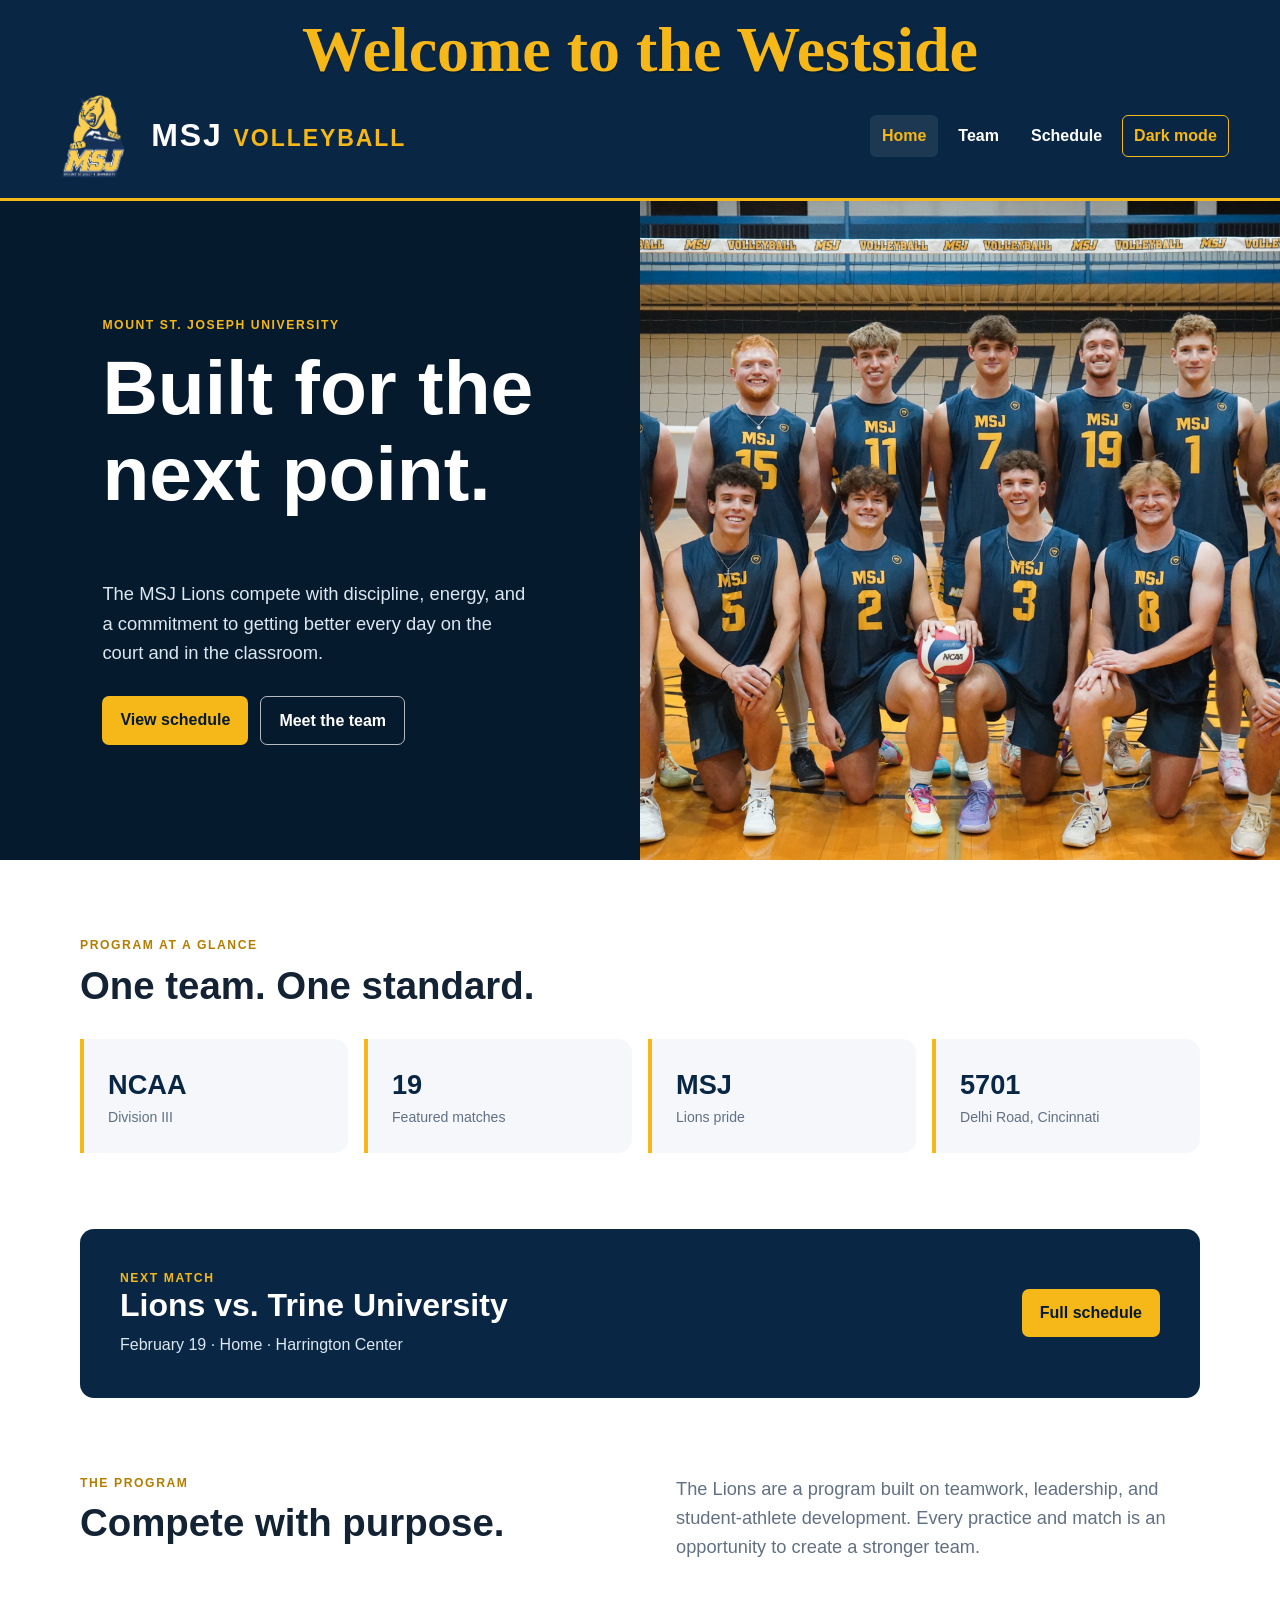
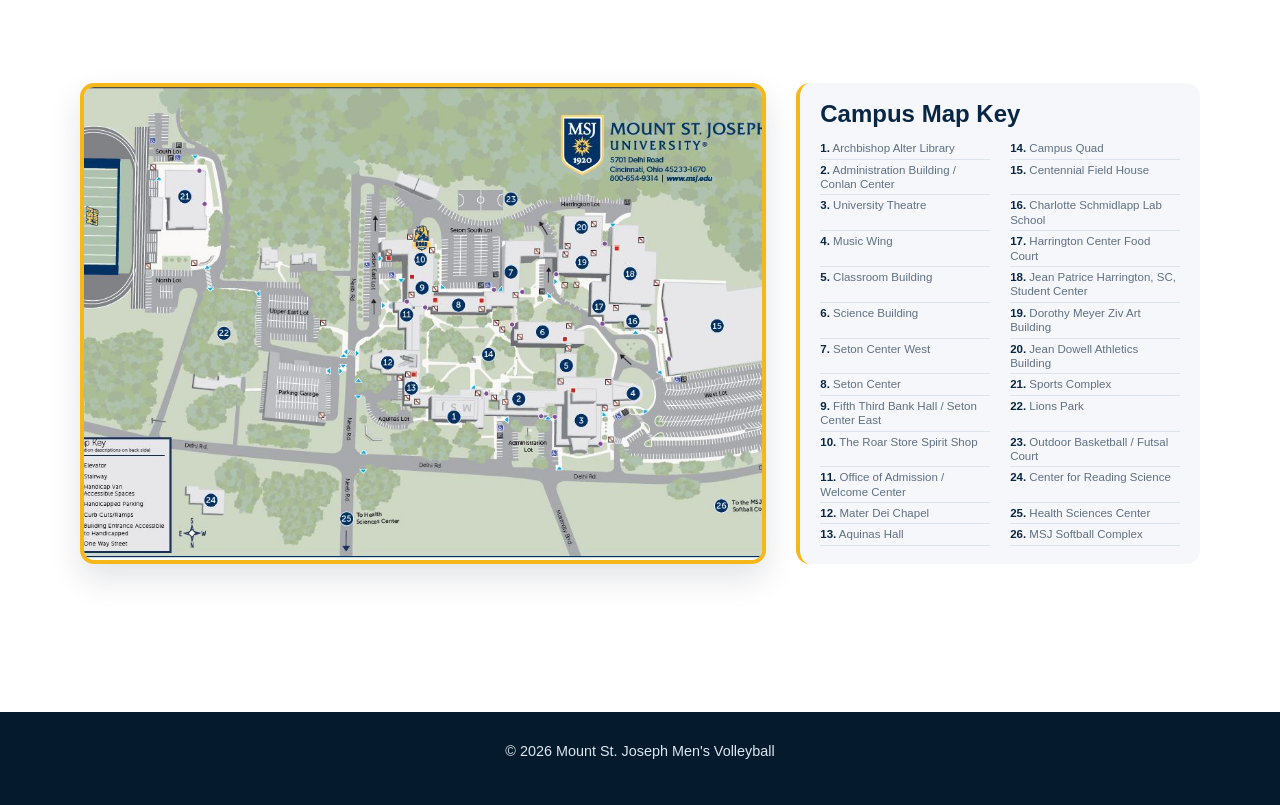
==== commit 035248c9: "Fix hero-copy text formatting Removed a dash from the hero-copy text." ====
--- a/index.html
+++ b/index.html
@@ -29,7 +29,7 @@
       <div class="hero-content">
         <p class="eyebrow">Mount St. Joseph University</p>
         <h1 id="hero-title">Built for the next point.</h1>
-        <p class="hero-copy">The MSJ Lions compete with discipline, energy, and a commitment to getting better every day—on the court and in the classroom.</p>
+        <p class="hero-copy">The MSJ Lions compete with discipline, energy, and a commitment to getting better every day on the court and in the classroom.</p>
         <div class="hero-actions">
           <a class="button button-primary" href="schedule.html">View schedule</a>
           <a class="button button-secondary" href="about.html">Meet the team</a>
--- a/style.css
+++ b/style.css
@@ -597,8 +597,30 @@
 
 
 /* Campus / Gym Images */
+.campus-map-section {
+    padding-top: 28px;
+}
+
+.campus-map-layout {
+    display: grid;
+    grid-template-columns: 1.7fr 1fr;
+    gap: 30px;
+    align-items: stretch;
+}
+
+.campus-map {
+    display: block;
+    width: 100%;
+    height: 100%;
+    object-fit: cover;
+    margin: 0;
+    border: 4px solid var(--gold);
+    border-radius: var(--radius);
+    box-shadow: var(--shadow);
+}
 
 .campus-key {
+    height: 100%;
     padding: 18px 20px;
     background: var(--surface);
     border-left: 4px solid var(--gold);
@@ -606,7 +628,7 @@
 }
 
 .campus-key h2 {
-    margin-bottom: 12px;
+    margin: 0 0 10px;
     color: var(--navy);
     font-size: 1.5rem;
 }
@@ -615,20 +637,18 @@
     display: grid;
     grid-template-columns: 1fr 1fr;
     column-gap: 20px;
-    row-gap: 0;
 }
 
 .campus-key-grid div {
     padding: 3px 0;
     border-bottom: 1px solid var(--line);
     color: var(--muted);
-    font-size: 0.75rem;
-    line-height: 1.3;
+    font-size: 0.72rem;
+    line-height: 1.25;
 }
 
 .campus-key-grid strong {
     color: var(--navy);
-}
 }
 
 
